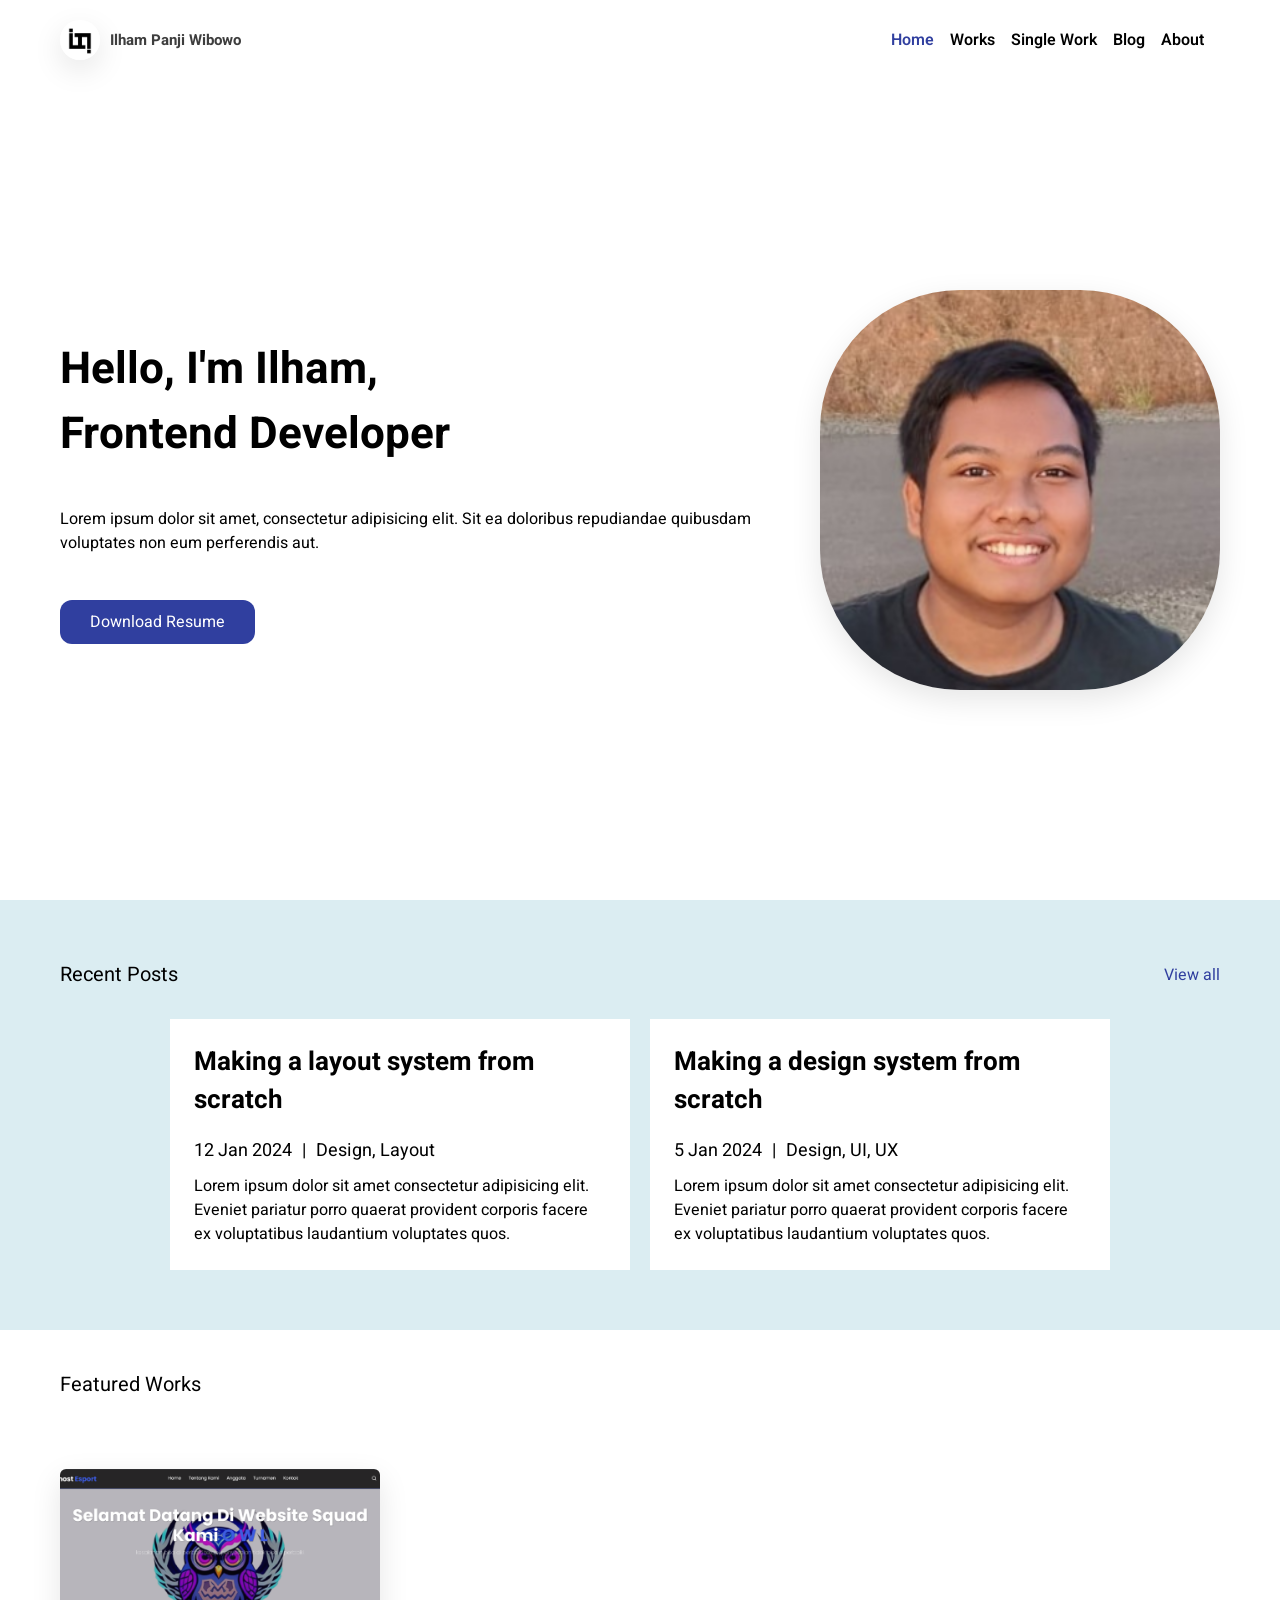
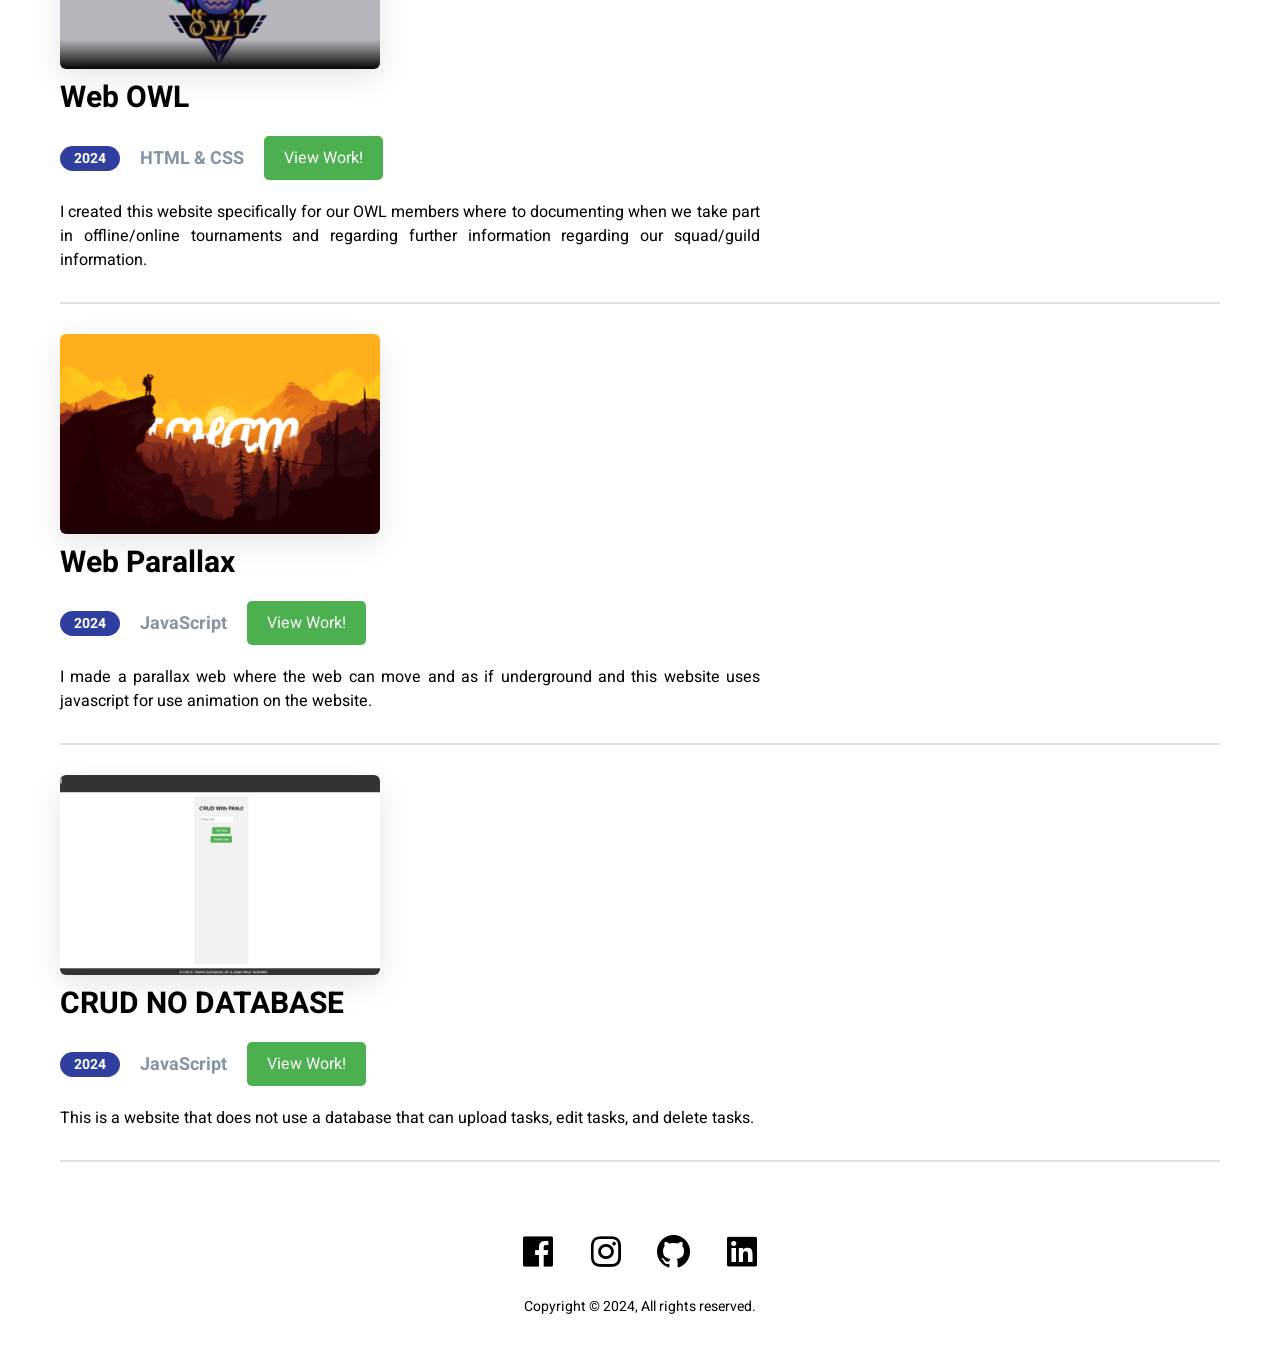
==== index.html @ 1880e5fe "my portofolio" ====
<!DOCTYPE html>
<html lang="en">
<head>
    <meta charset="UTF-8">
    <meta name="viewport" content="width=device-width, initial-scale=1.0">
    <link href="https://unpkg.com/boxicons@2.1.4/css/boxicons.min.css" rel="stylesheet">
    <link rel="stylesheet" href="style.css">
    <title>Personal Portfolio Ilham</title>
</head>
<body>
    <nav>
        <div class="logo">
            <img src="assets/IPW.jpg" alt="Logo Ilham Panji Wibowo">
            <a href="#">Ilham Panji Wibowo</a>
        </div>
        <div class=""openMenu><i class="fa fa-bars"></i></div>
        <ul class="mainMenu">
        <div class="nav-links">
            <a class="selected" href="index.html">Home</a>
            <a href="works.html">Works</a>
            <a href="single-work.html">Single Work</a>
            <a href="blog.html">Blog</a>
            <a href="about.html">About</a>
            <div class="closeMenu"><i class="fa fa-times"></i></div>
        </div>
        </ul>
    </nav>

    <div class="main">
        <div class="info">
            <h1>Hello, I'm Ilham, <br>Frontend Developer</h1>
            <p>
                Lorem ipsum dolor sit amet, consectetur adipisicing elit. Sit ea
                doloribus repudiandae quibusdam voluptates non eum perferendis aut.
            </p>
            <button>Download Resume</button>
        </div>
        <img src="assets/Ilham.png" alt="Ilham's Photo">
    </div>

    <div class="recent">
        <div class="header">
            <h4>Recent Posts</h4>
            <a href="blog.html">View all</a>
        </div>
        <div class="posts">
            <div class="post-item">
                <h3>Making a layout system from scratch</h3>
                <div class="info">
                    <h5>12 Jan 2024</h5>
                    <h5>|</h5>
                    <h5>Design, Layout</h5>
                </div>
                <p>
                    Lorem ipsum dolor sit amet consectetur adipisicing elit. Eveniet
                    pariatur porro quaerat provident corporis facere ex voluptatibus
                    laudantium voluptates quos.
                </p>
            </div>
            <div class="post-item">
                <h3>Making a design system from scratch</h3>
                <div class="info">
                    <h5>5 Jan 2024</h5>
                    <h5>|</h5>
                    <h5>Design, UI, UX</h5>
                </div>
                <p>
                    Lorem ipsum dolor sit amet consectetur adipisicing elit. Eveniet
                    pariatur porro quaerat provident corporis facere ex voluptatibus
                    laudantium voluptates quos.
                </p>
            </div>
        </div>
    </div>

    <div class="separator">
        <h4>Featured Works</h4>
    </div>

    <div class="featured">
        <div class="item">
            <div class="details">
                <a href="https://ilhamajjah.github.io/OWL-GhostEsport/" target="_blank">
                    <img src="assets/Work-1.png" alt="Web OWL">
                    <h3>Web OWL</h3>
                    <div class="item-info">
                        <div class="year-badge">2024</div>
                        <h4>HTML & CSS</h4>
                        <div class="view-work">View Work!</div>
                    </div>
                </a>
                <p>
                  I created this website specifically for our OWL members where to
                  documenting when we take part in offline/online tournaments and
                  regarding further information regarding our squad/guild information.
                </p>
            </div>
        </div>
        <div class="item">
            <div class="details">
                <a href="https://ilhamajjah.github.io/paralaxpanji/" target="_blank">
                    <img src="assets/Work-2.png" alt="Web Parallax">
                    <h3>Web Parallax</h3>
                    <div class="item-info">
                        <div class="year-badge">2024</div>
                        <h4>JavaScript</h4>
                        <div class="view-work">View Work!</div>
                    </div>
                </a>
                <p>
                  I made a parallax web where the web can move and
                  as if underground and this website uses javascript for
                  use animation on the website.
                </p>
            </div>
        </div>
        <div class="item">
            <div class="details">
                <a href="https://ilhamajjah.github.io/CRUDNODB/" target="_blank">
                    <img src="assets/Work-3.png" alt="CRUD NO DATABASE">
                    <h3>CRUD NO DATABASE</h3>
                    <div class="item-info">
                        <div class="year-badge">2024</div>
                        <h4>JavaScript</h4>
                        <div class="view-work">View Work!</div>
                    </div>
                </a>
                <p>
                  This is a website that does not use a database that can upload tasks, edit tasks, and delete tasks.
                </p>
            </div>
        </div>
    </div>

    <footer>
        <div class="socials">
            <a href="https://www.facebook.com/ilham.panjiwibowo?mibextid=ZbWKwL" target="_blank"><i class="bx bxl-facebook-square"></i></a>
            <a href="https://www.instagram.com/ilhamthecraft?igsh=bWM5Z2NmdzF6bHhk" target="_blank"><i class="bx bxl-instagram"></i></a>
            <a href="https://github.com/ILHAMAJJAH" target="_blank"><i class="bx bxl-github"></i></a>
            <a href="https://www.linkedin.com/in/ilham-panji-wibowo-17b98a2b2?utm_source=share&utm_campaign=share_via&utm_content=profile&utm_medium=android_app" target="_blank"><i class="bx bxl-linkedin-square"></i></a>
        </div>

        <p>Copyright © 2024, All rights reserved.</p>
    </footer>
</body>
</html>
---- style.css ----
@import url('https://fonts.googleapis.com/css2?family=Heebo:wght@300;400;500;600;700;800&display=swap');

*{
    margin: 0;
    padding: 0;
    box-sizing: border-box;
    font-family: 'Heebo', sans-serif;
}

a{
    text-decoration: none;
    color: #000;
}

img{
    object-fit: cover;
    object-position: top;
    box-shadow: 0 10px 30px rgba(0, 0, 0, 0.1);
}

nav{
    padding: 20px 148px;
    background-color: #fff;
    display: flex;
    align-items: center;
    justify-content: space-between;
    font-weight: 600;
}

nav .logo{
    display: flex;
    align-items: center;
    gap: 10px;
}

nav .logo img{
    width: 40px;
    height: 40px;
    border-radius: 50%;
}

nav .logo a{
    font-size: 15px;
    color: #3e3e3e;
    font-weight: bold;
}

nav .nav-links{
    display: flex;
    gap: 16px;
}

nav .nav-links a{
    transition: color 0.3s ease;
}

nav .nav-links a:hover,
nav .nav-links a.selected{
    color: #303f9f;
}

.main {
    padding: 0 148px;
    display: flex;
    align-items: center;
    justify-content: space-between;
    gap: 50px;
    height: calc(100vh - 80px);
}

.main .info h1{
    font-size: 44px;
    margin-bottom: 40px;
}

.main .info p{
    font-size: 16px;
    margin-bottom: 45px;
    width: 100%;
}

.main .info button,
.content .post-list .post-item .buttons button{
    padding: 10px 30px;
    background: #303f9f;
    border: none;
    color: #fff;
    font-size: 16px;
    border-radius: 12px;
    cursor: pointer;
    transition: background 0.3s ease;
}

.main .info button:hover,
.content .post-list .post-item .buttons button:hover{
    background: #1a237e;
}

.main img{
    width: 400px;
    height: 400px;
    border-radius: 140px;
}

.recent{
    padding: 60px 148px;
    background-color: #dbedf2;
}

.recent .header{
    display: flex;
    align-items: center;
    justify-content: space-between;
    margin-bottom: 30px;
}

.recent .header h4,
.separator h4{
    font-size: 20px;
    font-weight: 400;
}

.recent .header a{
    color: #303f9f;
}

.recent .posts{
    display: flex;
    justify-content: center;
    gap: 20px;
}

.recent .posts .post-item{
    background-color: #fff;
    padding: 24px;
    width: 460px;
}

.recent .posts .post-item h3,
.content .post-list .post-item h3{
    font-size: 26px;
    margin-bottom: 18px;
}

.recent .posts .post-item .info,
.content .post-list .post-item .info{
    display: flex;
    gap: 10px;
    margin-bottom: 10px;
}

.recent .posts .post-item .info h5,
.content .post-list .post-item h5{
    font-size: 18px;
    font-weight: 400;
}

.recent .posts .post-item p{
    width: 400px;
}

.separator{
    padding: 40px 148px 0;
}

.separator h4{
    margin-bottom: 30px;
}

.featured{
    padding: 40px 290px 0;
}

.featured .item,
.works-list .item{
    display: flex;
    gap: 30px;
    margin-bottom: 30px;
    padding-bottom: 30px;
    border-bottom: 2px solid #e0e0e0;
}

.featured .item img,
.works-list .item img{
    width: 320px;
    height: 200px;
    border-radius: 6px;
}

.featured .item .details h3,
.works-list .item h3{
    font-size: 30px;
    margin-bottom: 16px;
}

.featured .item .details .item-info,
.works-list .item .details .item-info{
    display: flex;
    align-items: center;
    gap: 20px;
    margin-bottom: 20px;
}

.featured .item .details .item-info .year-badge,
.works-list .item .details .item-info .year-badge,
.content .work-info .year-badge{
    background-color: #303f9f;
    padding: 2px 14px;
    color: #fff;
    border-radius: 16px;
    font-size: 14px;
    font-weight: bold;
}

.featured .item .details .item-info h4,
.works-list .item .details .item-info h4{
    color: #8695a4;
    font-size: 18px;
}

.featured .item .details p,
.works-list .item .details p{
    width: 700px;
    text-align: justify;
}

footer{
    padding: 40px 0;
    display: flex;
    flex-direction: column;
    align-items: center;
}

footer .socials{
    display: flex;
    align-items: center;
    gap: 28px;
    margin-bottom: 20px;
}

footer .socials i{
    font-size: 40px;
    cursor: pointer;
    transition: color 0.3s ease;
}

footer .socials i:hover{
    color: #303f9f;
}

footer p{
    font-size: 14px;
}

.page-title{
    padding: 80px 234px 20px;
    width: 100%;
}

.content{
    padding: 30px 148px 60px;
    display: flex;
    flex-direction: column;
    align-items: center;
}

.content .work-info{
    display: flex;
    align-items: center;
    justify-content: flex-start;
    gap: 20px;
    width: 970px;
}

.content .work-info .category{
    color: #8695a4;
    font-size: 18px;
}

.content>p{
    width: 970px;
    font-size: 15px;
    margin: 20px 0;
}

.content>img{
    width: 970px;
    margin: 30px 0;
    border-radius: 20px;
}

.content>h1,
.content>h2,
.content>h3{
    width: 970px;
}

.content .post-list{
    display: flex;
    flex-direction: column;
    gap: 20px;
}

.content .post-list .post-item{
    background-color: #dbedf2;
    padding: 24px;
    width: 960px;
    border-radius: 10px;
}

.content .post-list .post-item .buttons{
    margin-top: 30px;
    display: flex;
    align-items: center;
    justify-content: flex-end;
    gap: 10px;
}

.content .post-list .post-item .buttons button{
    font-size: 14px;
    padding: 6px 20px;
}

.content .post-list .post-item .buttons i{
    font-size: 22px;
    cursor: pointer;
    transition: color 0.3s ease;
}

.content .post-list .post-item .buttons i:hover{
    color: #303f9f;
}

.content .container{
    background-color: #dbedf2;
    padding: 30px;
    display: flex;
    align-items: center;
    gap: 30px;
    width: 970px;
    border-radius: 20px;
}

.content .container img{
    width: 300px;
    height: 300px;
    border-radius: 20px;
}

.content .container h2{
    margin-bottom: 20px;
    font-size: 30px;
}

.content .container .about>p{
    text-align: justify;
}

.content .container .about .email{
    font-weight: bold;
    margin-top: 30px;
    font-size: 14px;
}

@media screen and (max-width: 1400px) {
    
    nav{
        padding: 20px 60px;
    }

    .main{
        padding: 0 60px;
    }

    .recent{
        padding: 60px;
    }

    .featured,
    .separator{
        padding: 40px 60px 0;
    }

    .page-title{
        padding: 80px 60px 20px;
    }

}

@media screen and (max-width: 1200px) {
    
    nav{
        padding: 20px 40px;
    }

    .main{
        padding: 0 40px;
    }

    .main img{
        width: 340px;
        height: 340px;
    }

    .recent{
        padding: 40px;
    }

    .featured,
    .separator{
        padding: 40px 40px 0;
    }

    .featured .item .details p,
    .works-list .item .details p{
        width: 100%;
    }

    .page-title{
        padding: 80px 40px 20px;
    }

    .content .work-info,
    .content>p,
    .content>img,
    .content>h1,
    .content>h2,
    .content>h3,
    .content .post-list .post-item,
    .content .container{
        width: 100%;
    }

    .content .container img{
        width: 250px;
        height: 250px;
    }

    .content .container h2{
        font-size: 24px;
        margin-bottom: 10px;
    }

    .content .container .about>p{
        font-size: 14px;
    }

}

@media screen and (max-width: 992px) {
    
    nav{
        padding: 20px;
    }

    .main{
        padding: 0 20px;
    }

    .main img{
        width: 300px;
        height: 300px;
    }

    .main .info h1{
        font-size: 34px;
    }

    .main .info p{
        font-size: 15px;
    }

    .main .info button{
        font-size: 15px;
        padding: 8px 22px;
    }

    .recent{
        padding: 40px 20px;
    }

    .recent .posts .post-item{
        width: 100%;
    }

    .recent .posts .post-item h3,
    .content .post-list .post-item h3{
        font-size: 20px;
    }

    .recent .posts .post-item .info h5,
    .content .post-list .post-item .info h5{
        font-size: 14px;
    }

    .recent .posts .post-item p{
        width: 100%;
        font-size: 14px;
    }

    .featured,
    .separator{
        padding: 40px 20px 0;
    }

    .featured .item,
    .works-list .item{
        flex-direction: column;
        padding: 0 20px 30px;
    }

    .featured .item img,
    .works-list .item img{
        width: 100%;
        height: auto;
    }

    .featured .item .details h3,
    .works-list .details .item h3{
        font-size: 24px;
        margin-bottom: 12px;
    }

    .featured .item .details .item-info .year-badge,
    .works-list .item .details .item-info .year-badge{
        font-size: 12px;
    }

    .featured .item .details .item-info h4,
    .works-list .item .details .item-info h4{
        font-size: 15px;
    }

    .featured .item .details p,
    .works-list .item .details p{
        font-size: 14px;
    }

    .content{
        padding: 30px 20px 60px;
    }

    .content .container h2{
        font-size: 20px;
    }

    .content .container .about>p{
        font-size: 13px;
    }

}

@media screen and (max-width: 768px) {
    
    nav{
        justify-content: center;
    }

    nav .logo{
        display: none;
    }

    .main{
        flex-direction: column;
        justify-content: space-around;
        margin: 40px 0;
        height: auto;
    }

    .main .info h1{
        font-size: 30px;
        margin-bottom: 16px;
    }

    .main .info p{
        margin-bottom: 16px;
    }

    .main .info button{
        padding: 6px 20px;
        font-size: 13px;
    }

    .main img{
        margin-top: 20px;
        width: 100%;
        height: auto;
        border-radius: 50px;
    }

    .recent .posts,
    .content .container{
        flex-direction: column;
    }

    .content .container img{
        width: 100%;
        height: auto;
    }

}

.view-work {
    display: inline-block;
    padding: 10px 20px;
    background-color: #4CAF50;
    color: white;
    border: none;
    border-radius: 5px;
    cursor: pointer;
    text-align: center;
    text-decoration: none;
    transition: background-color 0.3s;
}

.view-work:hover {
    background-color: #45a049;
}
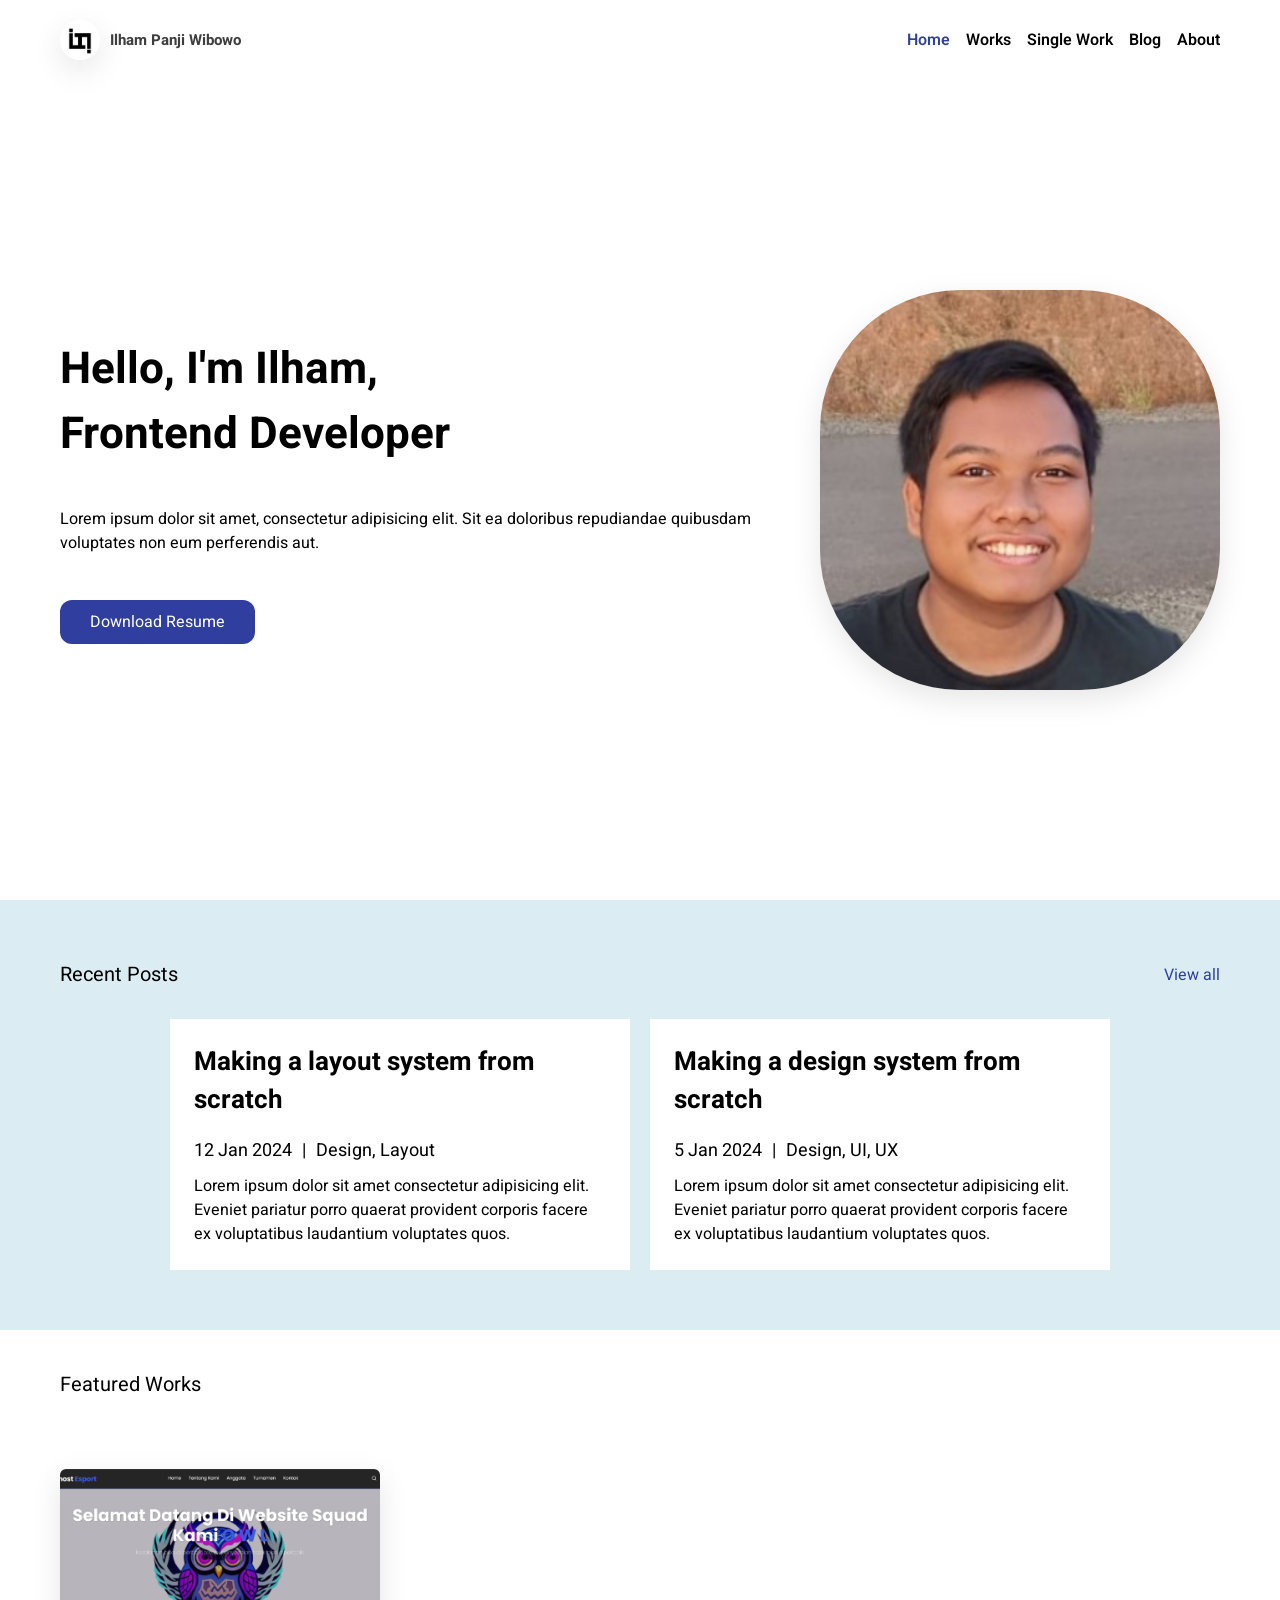
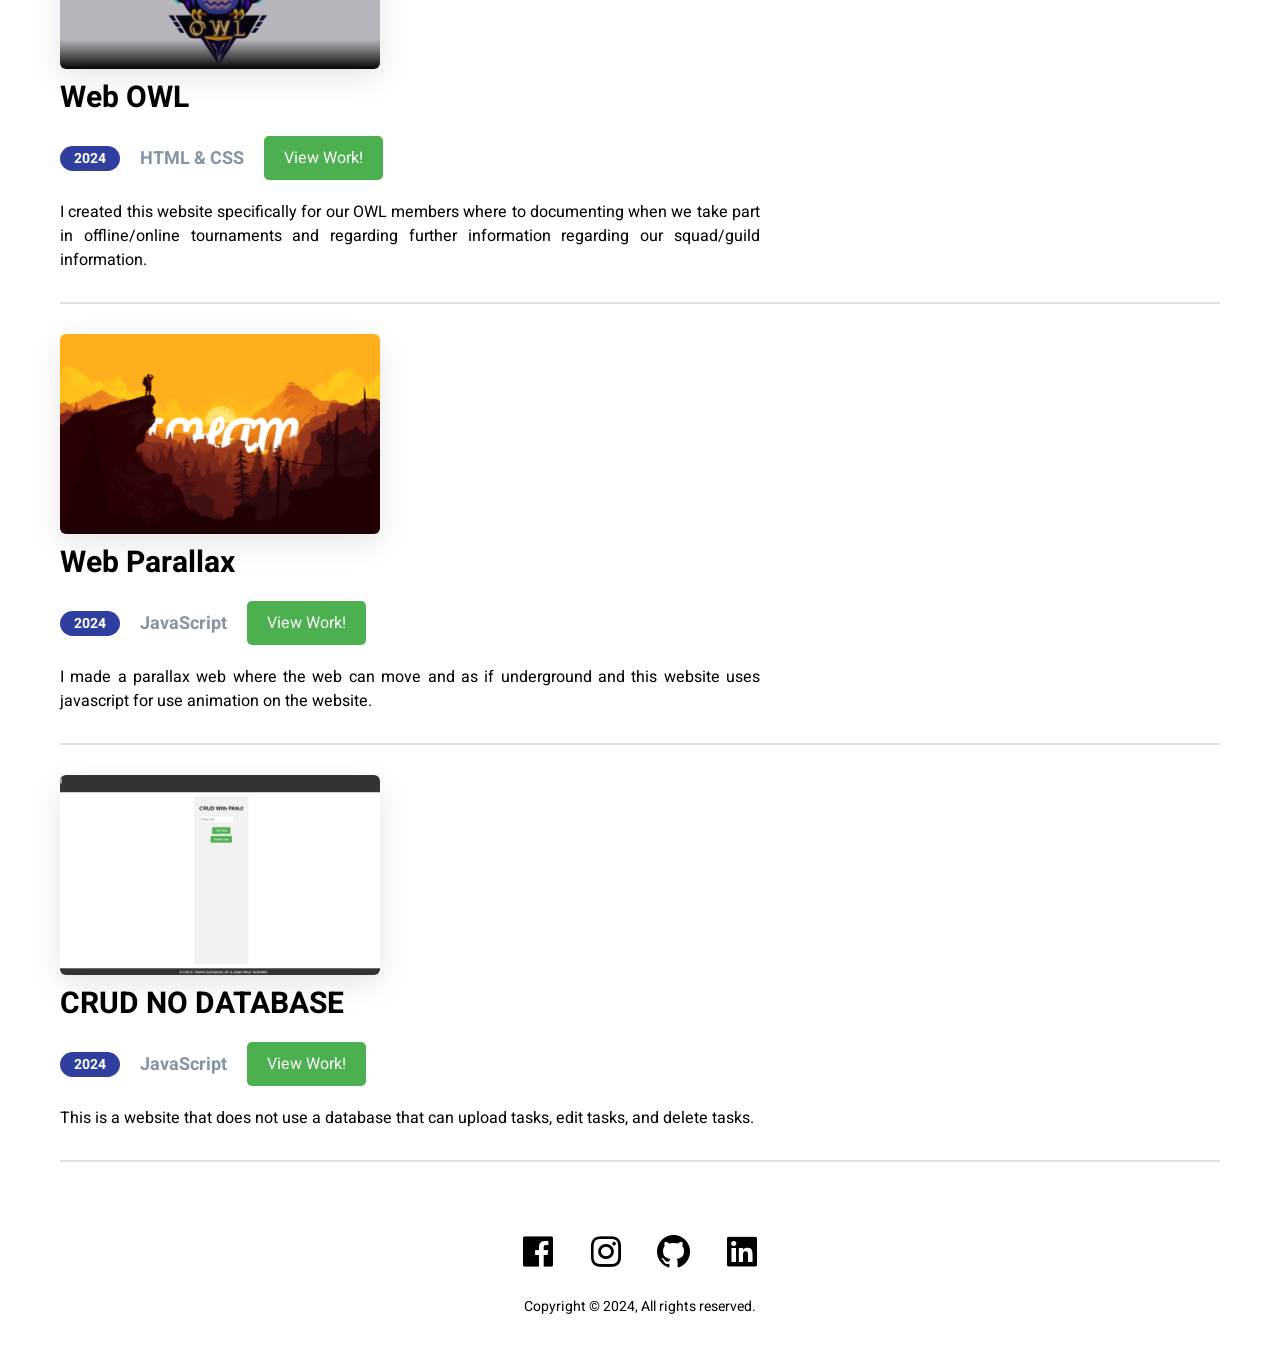
==== commit ecb4939e: "Update index.html" ====
--- a/index.html
+++ b/index.html
@@ -8,23 +8,19 @@
     <title>Personal Portfolio Ilham</title>
 </head>
 <body>
-    <nav>
-        <div class="logo">
-            <img src="assets/IPW.jpg" alt="Logo Ilham Panji Wibowo">
-            <a href="#">Ilham Panji Wibowo</a>
-        </div>
-        <div class=""openMenu><i class="fa fa-bars"></i></div>
-        <ul class="mainMenu">
-        <div class="nav-links">
-            <a class="selected" href="index.html">Home</a>
-            <a href="works.html">Works</a>
-            <a href="single-work.html">Single Work</a>
-            <a href="blog.html">Blog</a>
-            <a href="about.html">About</a>
-            <div class="closeMenu"><i class="fa fa-times"></i></div>
-        </div>
-        </ul>
-    </nav>
+ <nav>
+    <div class="logo">
+      <img src="assets/IPW.jpg" />
+      <a href="#">Ilham Panji Wibowo</a>
+    </div>
+    <div class="nav-links">
+      <a class="selected" href="index.html">Home</a>
+      <a href="works.html">Works</a>
+      <a href="single-work.html">Single Work</a>
+      <a href="blog.html">Blog</a>
+      <a href="about.html">About</a>
+    </div>
+  </nav>
 
     <div class="main">
         <div class="info">
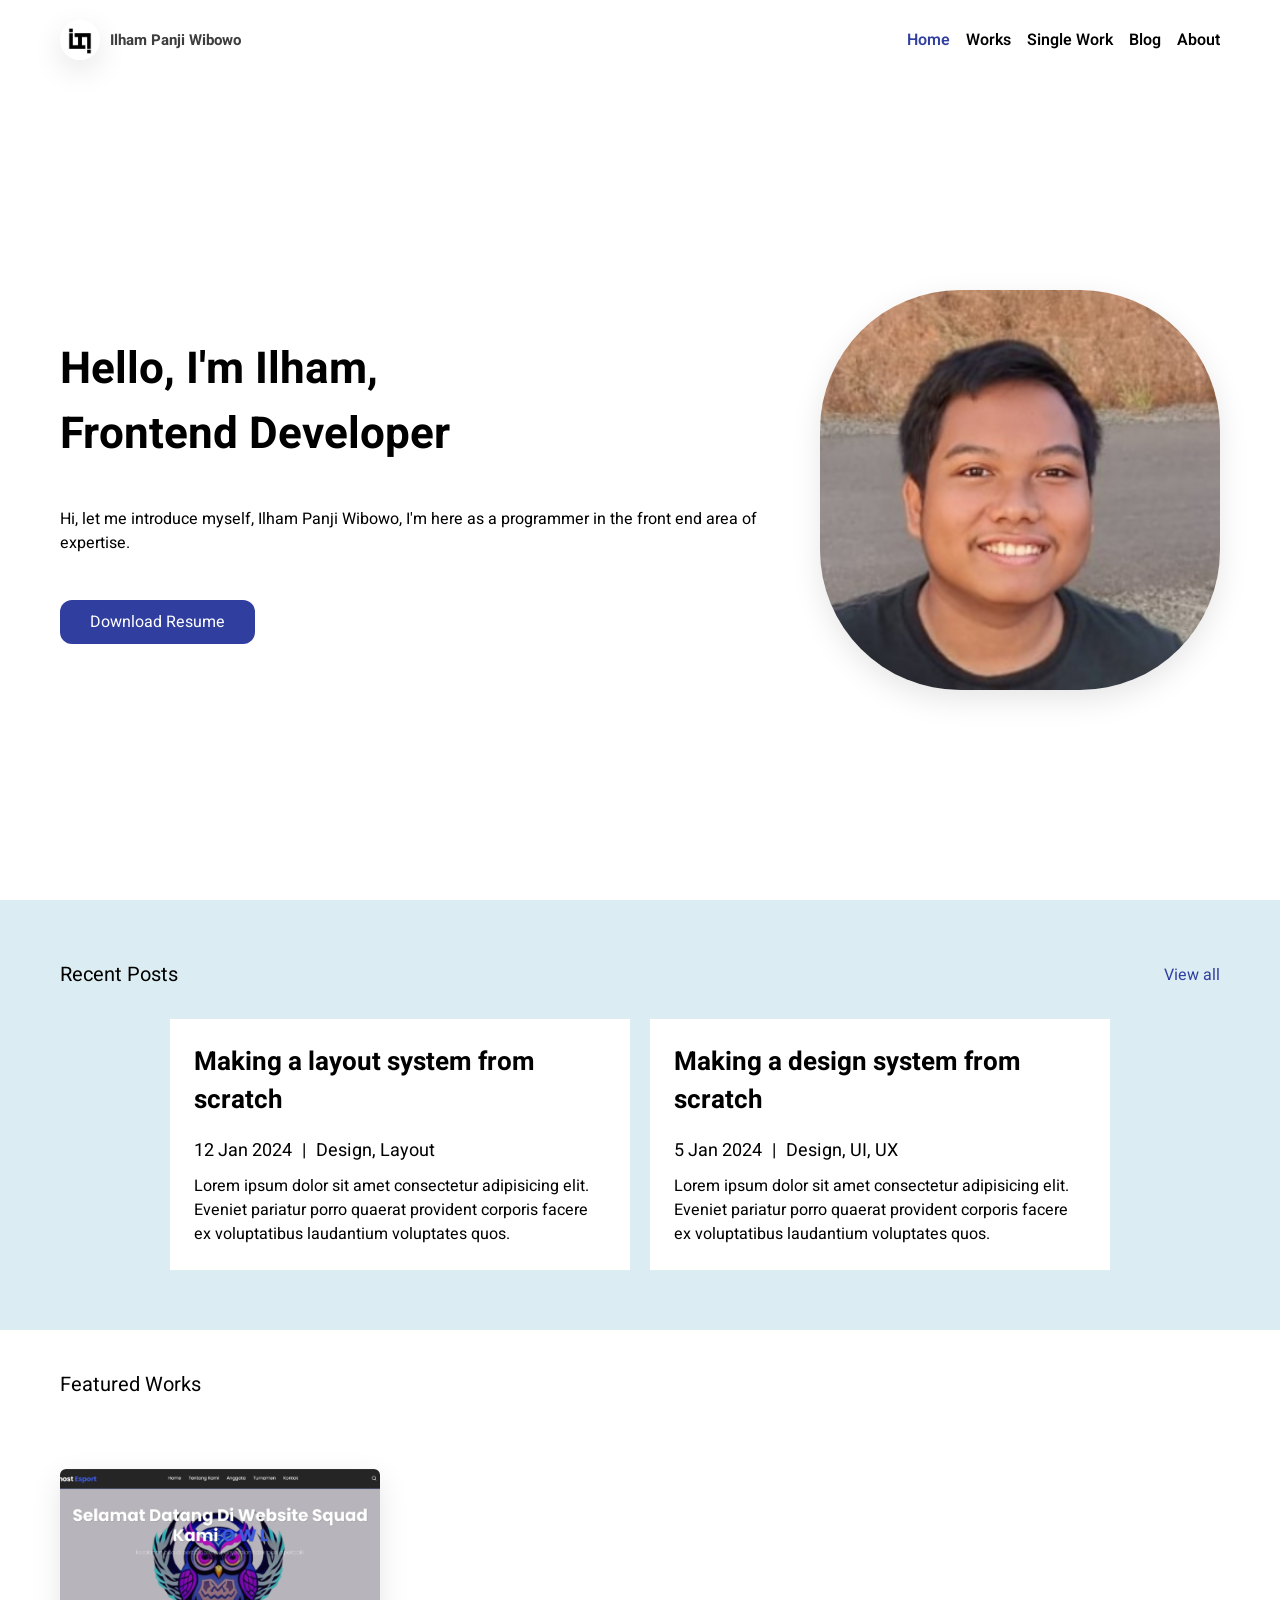
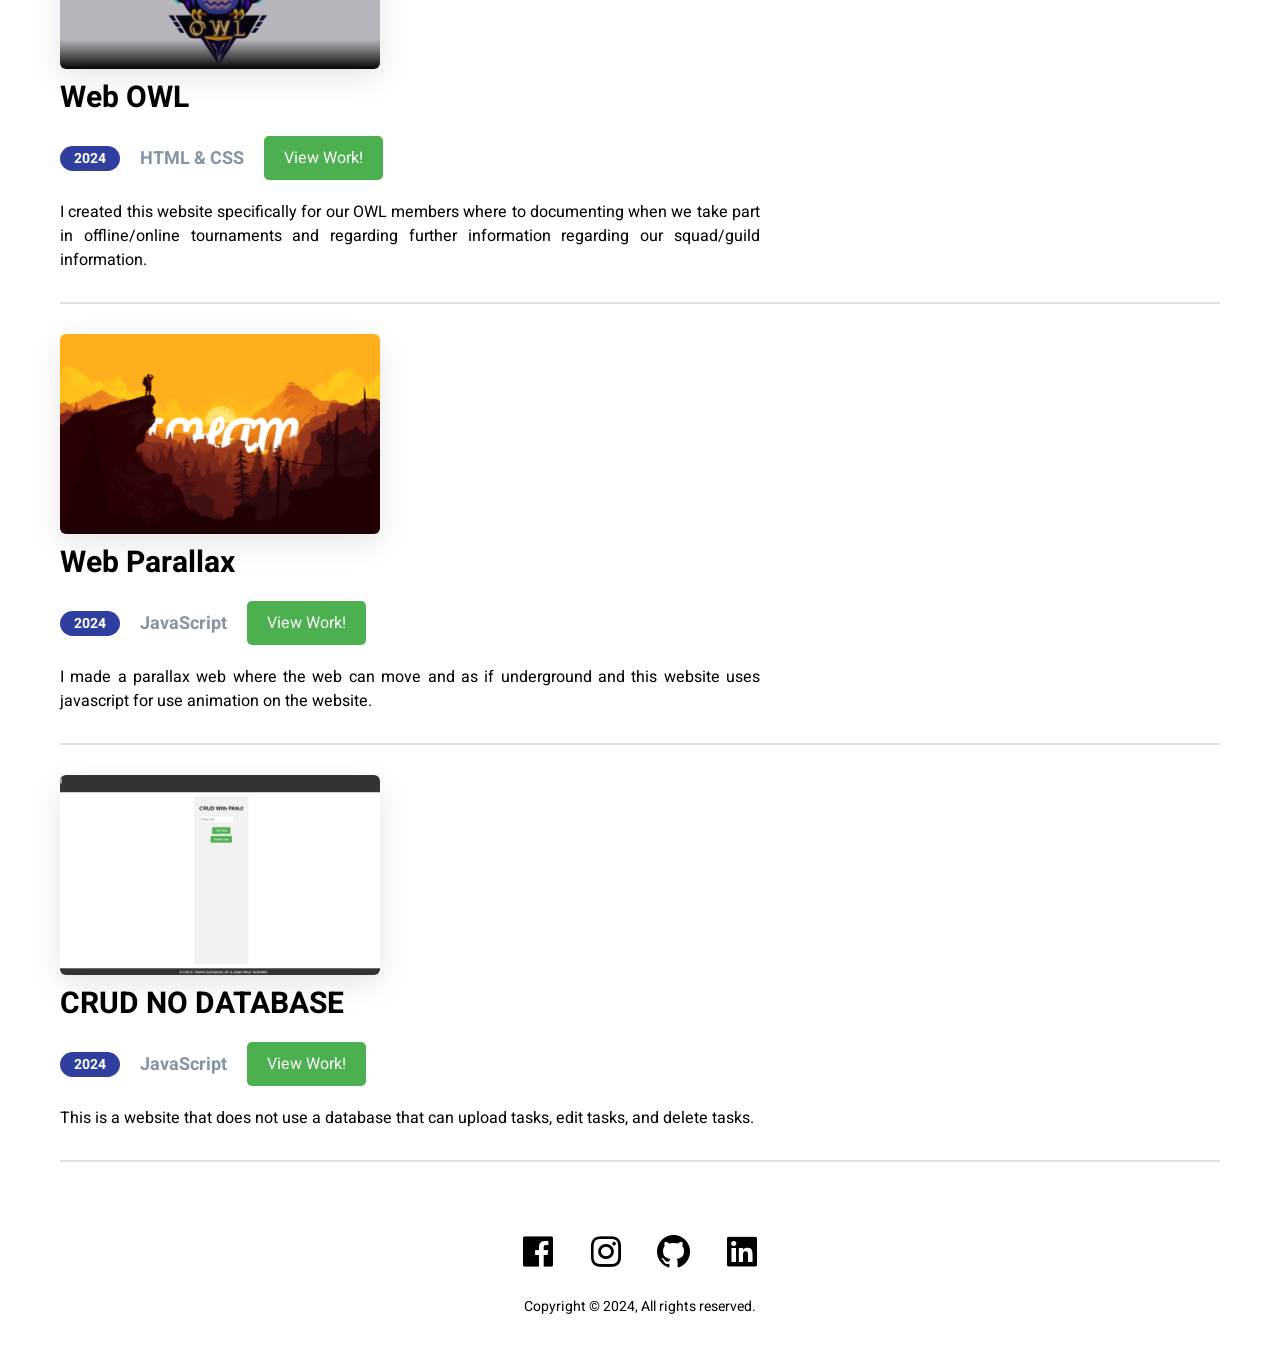
==== commit 9cf8bc28: "Update index.html" ====
--- a/index.html
+++ b/index.html
@@ -26,8 +26,7 @@
         <div class="info">
             <h1>Hello, I'm Ilham, <br>Frontend Developer</h1>
             <p>
-                Lorem ipsum dolor sit amet, consectetur adipisicing elit. Sit ea
-                doloribus repudiandae quibusdam voluptates non eum perferendis aut.
+                Hi, let me introduce myself, Ilham Panji Wibowo, I'm here as a programmer in the front end area of expertise.
             </p>
             <button>Download Resume</button>
         </div>
